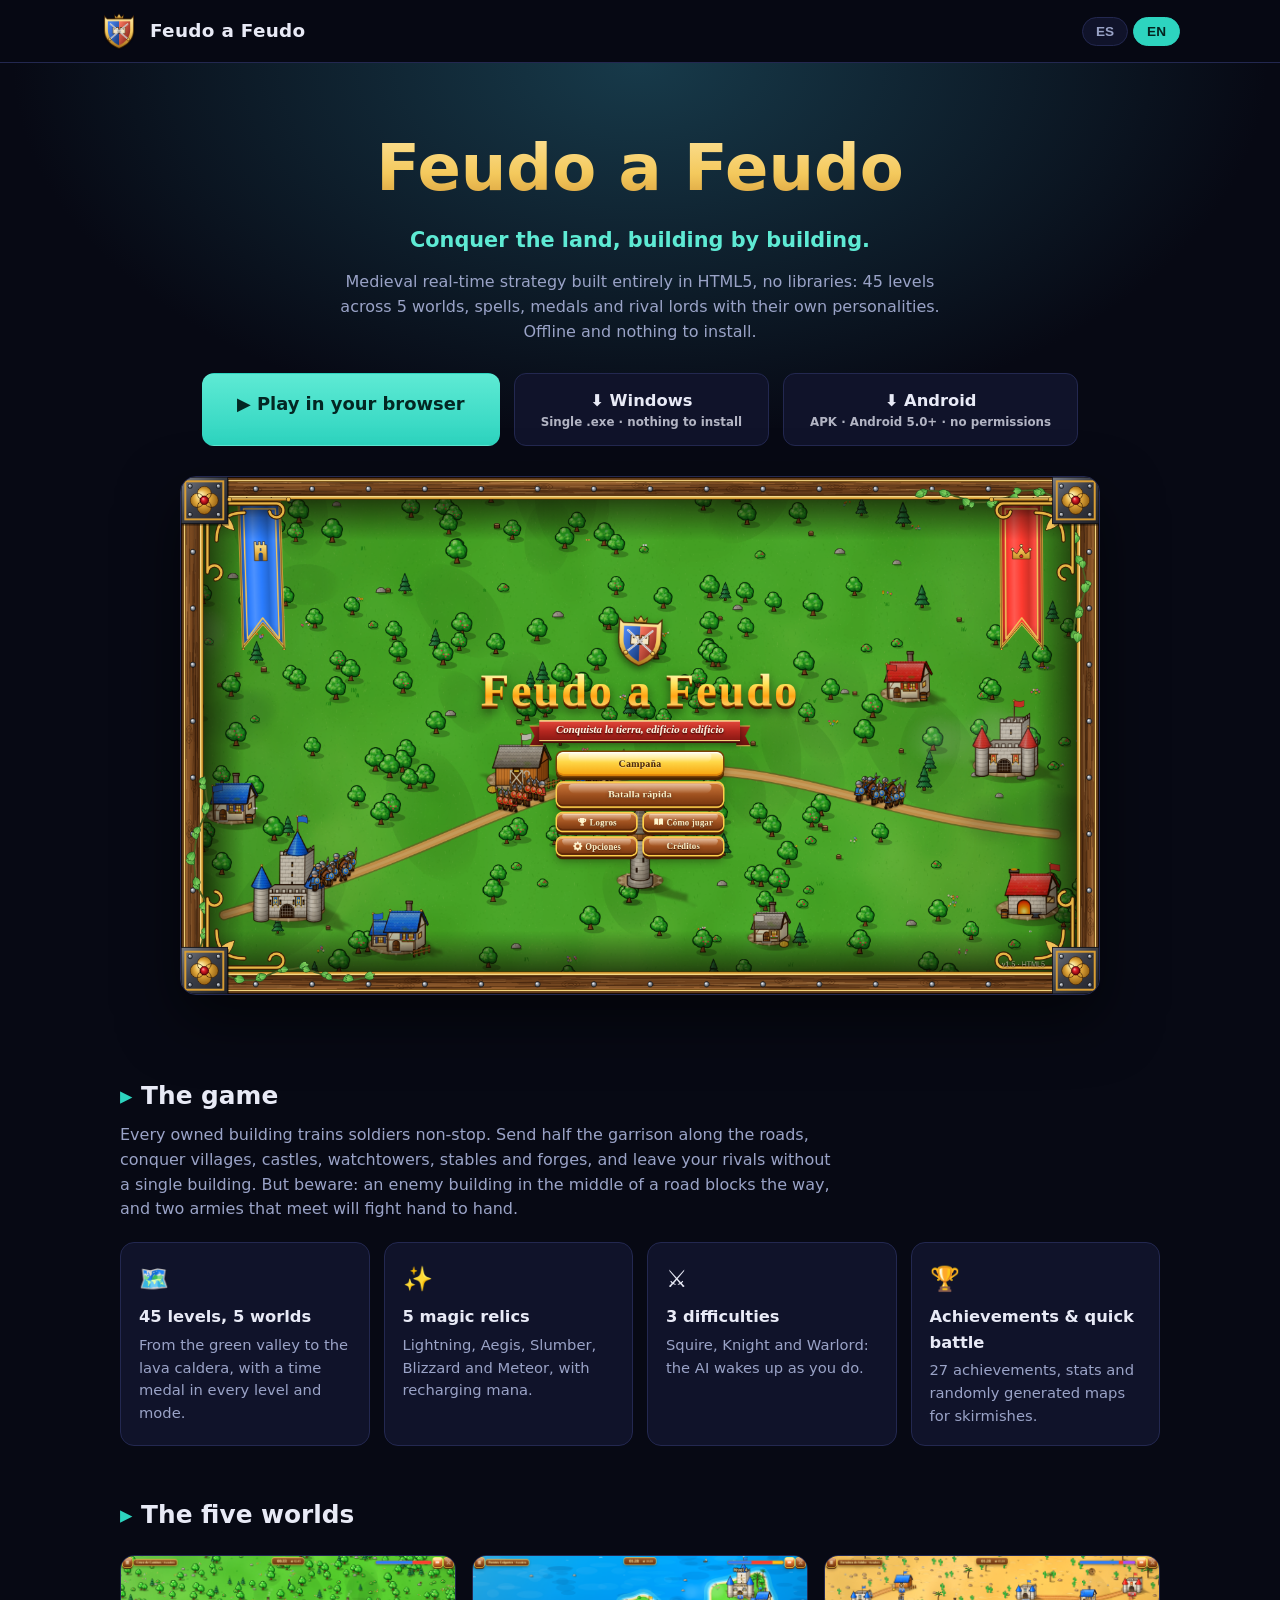
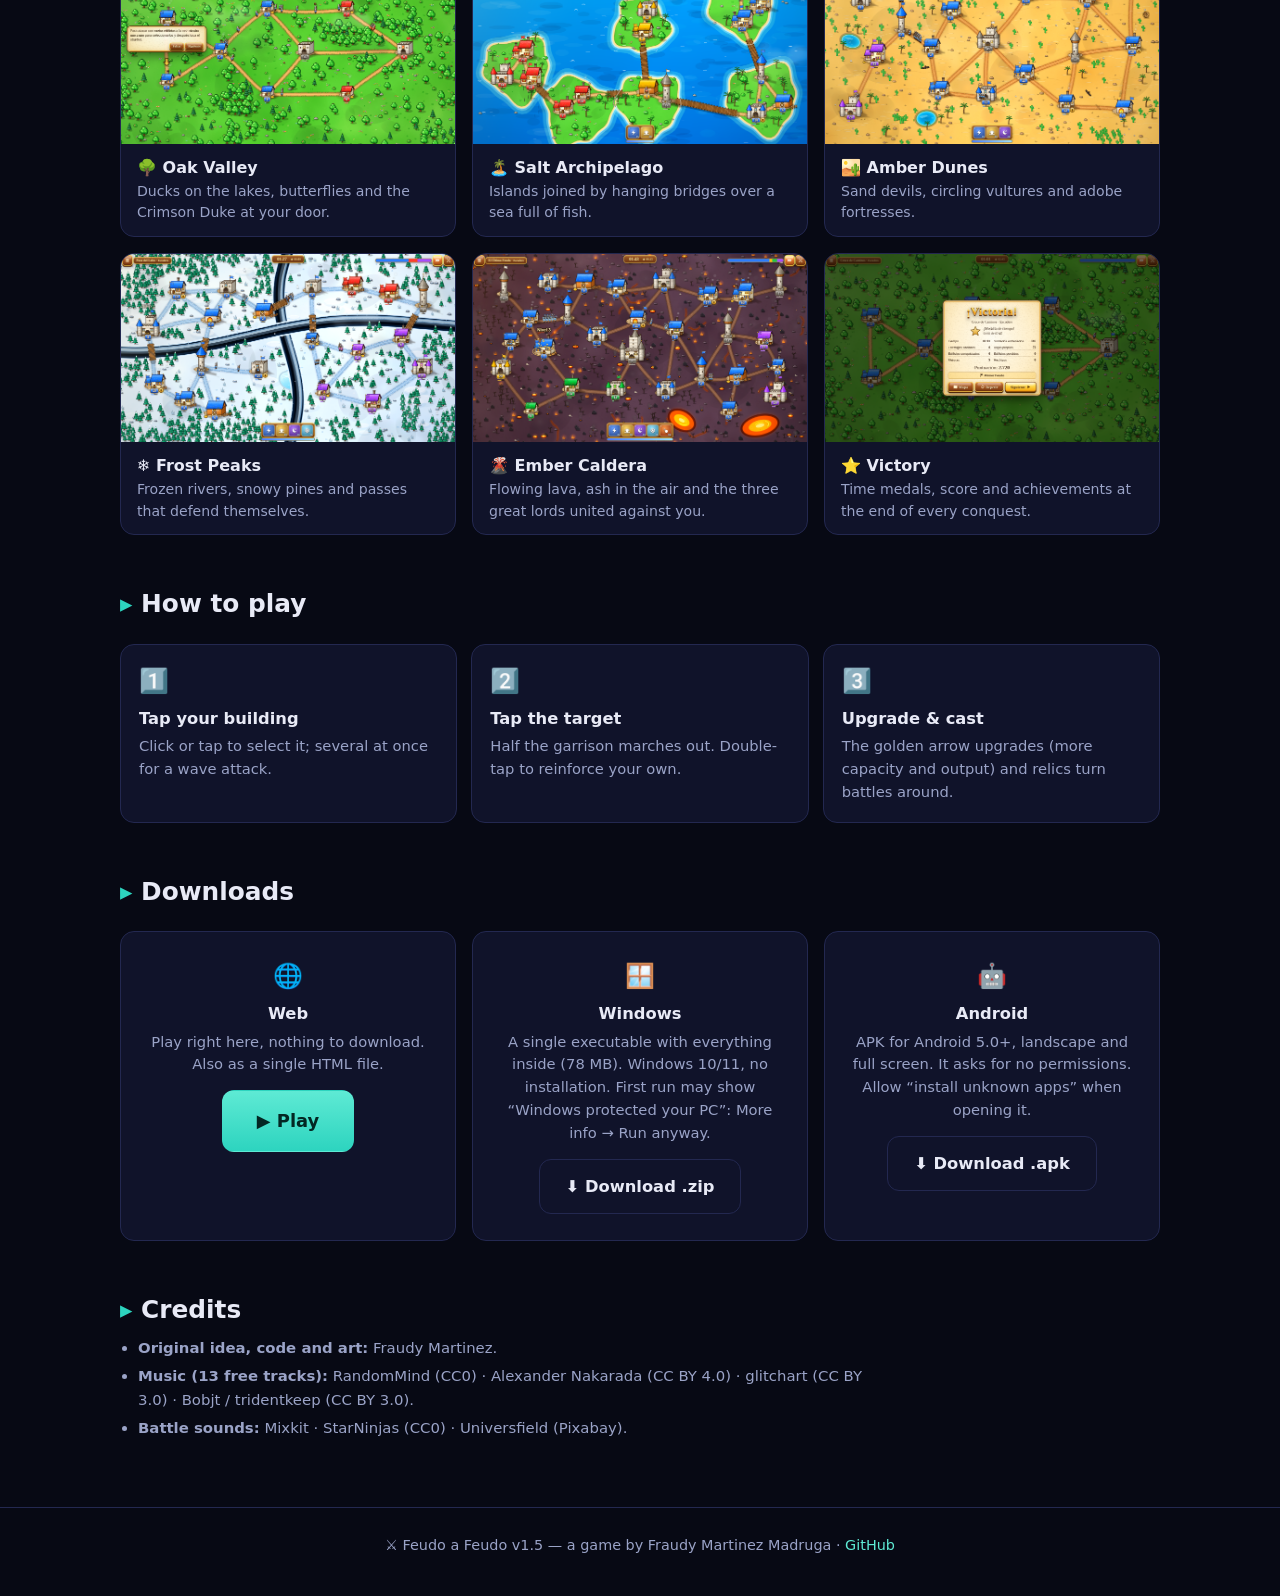
==== index.html @ 00c8e6f5 "Feudo a Feudo v1.5 — juego completo, página, capturas y fuentes" ====
<!DOCTYPE html>
<html lang="es">
<head>
<meta charset="UTF-8">
<meta name="viewport" content="width=device-width, initial-scale=1.0">
<title>Feudo a Feudo — Conquista la tierra, edificio a edificio</title>
<meta name="description" content="Juego de estrategia medieval en tiempo real hecho en HTML5. 45 niveles, 5 mundos. Juega en el navegador o descarga para Windows y Android.">
<link rel="icon" href="juego/img/icono-192.png">
<style>
  :root{
    --bg:#070914; --bg2:#0c0f22; --card:#10132a; --line:#232850;
    --teal:#2dd4bf; --teal2:#5eead4; --gold:#f4c95d; --txt:#e8eaf6; --mut:#9aa3c7;
  }
  *{margin:0;padding:0;box-sizing:border-box}
  body{background:var(--bg);color:var(--txt);font-family:'Segoe UI',system-ui,-apple-system,sans-serif;line-height:1.55}
  a{color:var(--teal2);text-decoration:none}
  .wrap{max-width:1080px;margin:0 auto;padding:0 20px}
  header{position:sticky;top:0;z-index:10;background:rgba(7,9,20,.88);backdrop-filter:blur(8px);border-bottom:1px solid var(--line)}
  .nav{display:flex;align-items:center;gap:12px;padding:12px 0}
  .nav img{width:38px;height:38px;border-radius:9px}
  .nav .t{font-weight:800;font-size:1.15rem;letter-spacing:.3px}
  .nav .sp{flex:1}
  .lang button{background:var(--card);color:var(--mut);border:1px solid var(--line);padding:6px 13px;border-radius:20px;cursor:pointer;font-weight:700;font-size:.85rem}
  .lang button.on{background:var(--teal);color:#04241f;border-color:var(--teal)}
  .hero{text-align:center;padding:56px 0 30px;background:radial-gradient(ellipse 70% 55% at 50% 0%,#173a4a 0%,var(--bg) 70%)}
  .hero h1{font-size:clamp(2.4rem,6vw,4rem);font-weight:900;background:linear-gradient(180deg,#ffe9a8,var(--gold) 55%,#c8892a);-webkit-background-clip:text;background-clip:text;color:transparent;text-shadow:0 2px 0 transparent}
  .hero .tag{color:var(--teal2);font-size:clamp(1rem,2.4vw,1.3rem);font-weight:600;margin-top:6px}
  .hero .sub{color:var(--mut);max-width:640px;margin:14px auto 0}
  .cta{display:flex;gap:14px;justify-content:center;flex-wrap:wrap;margin:28px 0 8px}
  .btn{display:inline-block;padding:14px 26px;border-radius:12px;font-weight:800;font-size:1.02rem;border:1px solid var(--line);background:var(--card);color:var(--txt);transition:.15s}
  .btn:hover{transform:translateY(-2px);border-color:var(--teal)}
  .btn.play{background:linear-gradient(180deg,var(--teal2),var(--teal));color:#032723;border-color:transparent;font-size:1.12rem;padding:16px 34px}
  .btn small{display:block;font-weight:600;font-size:.74rem;opacity:.75}
  .shot{margin:30px auto 0;max-width:920px}
  .shot img{width:100%;border-radius:16px;border:1px solid var(--line);box-shadow:0 24px 60px rgba(0,0,0,.55)}
  section{padding:44px 0 6px}
  h2{font-size:1.55rem;margin-bottom:8px}
  h2 .bar{color:var(--teal)}
  .lead{color:var(--mut);max-width:720px}
  .grid{display:grid;grid-template-columns:repeat(auto-fit,minmax(230px,1fr));gap:14px;margin-top:20px}
  .card{background:var(--card);border:1px solid var(--line);border-radius:14px;padding:18px}
  .card .ic{font-size:1.5rem}
  .card h3{margin:6px 0 4px;font-size:1.02rem}
  .card p{color:var(--mut);font-size:.92rem}
  .worlds{display:grid;grid-template-columns:repeat(auto-fit,minmax(300px,1fr));gap:16px;margin-top:20px}
  .world{background:var(--card);border:1px solid var(--line);border-radius:14px;overflow:hidden}
  .world img{width:100%;display:block;aspect-ratio:16/9;object-fit:cover}
  .world div{padding:12px 16px}
  .world h3{font-size:1rem}
  .world p{color:var(--mut);font-size:.88rem}
  .steps{display:grid;grid-template-columns:repeat(auto-fit,minmax(230px,1fr));gap:14px;margin-top:20px}
  .dl{display:grid;grid-template-columns:repeat(auto-fit,minmax(280px,1fr));gap:16px;margin-top:20px}
  .dl .card{text-align:center;padding:26px 20px}
  .dl .btn{margin-top:14px}
  footer{margin-top:56px;border-top:1px solid var(--line);padding:26px 0 40px;color:var(--mut);font-size:.9rem;text-align:center}
  .credits{color:var(--mut);font-size:.93rem;max-width:760px}
  .credits li{margin:5px 0 5px 18px}
</style>
</head>
<body>
<header>
  <div class="wrap nav">
    <img src="juego/img/icono-192.png" alt="Feudo a Feudo">
    <div class="t">Feudo a Feudo</div>
    <div class="sp"></div>
    <div class="lang">
      <button id="bES" class="on" onclick="setLang('es')">ES</button>
      <button id="bEN" onclick="setLang('en')">EN</button>
    </div>
  </div>
</header>

<div class="hero">
  <div class="wrap">
    <h1>Feudo a Feudo</h1>
    <div class="tag" data-es="Conquista la tierra, edificio a edificio." data-en="Conquer the land, building by building.">Conquista la tierra, edificio a edificio.</div>
    <p class="sub" data-es="Estrategia medieval en tiempo real hecha íntegramente en HTML5, sin librerías: 45 niveles en 5 mundos, hechizos, medallas y señores rivales con su propia personalidad. Sin conexión y sin instalar nada." data-en="Medieval real-time strategy built entirely in HTML5, no libraries: 45 levels across 5 worlds, spells, medals and rival lords with their own personalities. Offline and nothing to install.">Estrategia medieval en tiempo real hecha íntegramente en HTML5, sin librerías: 45 niveles en 5 mundos, hechizos, medallas y señores rivales con su propia personalidad. Sin conexión y sin instalar nada.</p>
    <div class="cta">
      <a class="btn play" href="juego/"><span data-es="▶ Jugar en el navegador" data-en="▶ Play in your browser">▶ Jugar en el navegador</span></a>
      <a class="btn" href="https://github.com/YottoMtnz/feudo-a-feudo/releases/download/v1.5-windows/FeudoAFeudo-Windows-v1.5.zip">⬇ Windows<small data-es="Un solo .exe · no instala nada" data-en="Single .exe · nothing to install">Un solo .exe · no instala nada</small></a>
      <a class="btn" href="https://github.com/YottoMtnz/feudo-a-feudo/releases/download/v1.5-android/FeudoAFeudo-v1.5.apk">⬇ Android<small data-es="APK · Android 5.0+ · sin permisos" data-en="APK · Android 5.0+ · no permissions">APK · Android 5.0+ · sin permisos</small></a>
    </div>
    <div class="shot"><img src="capturas/menu.png" alt="Feudo a Feudo — pantalla principal / main screen"></div>
  </div>
</div>

<section>
  <div class="wrap">
    <h2><span class="bar">▸</span> <span data-es="El juego" data-en="The game">El juego</span></h2>
    <p class="lead" data-es="Cada edificio con dueño entrena soldados sin parar. Envía la mitad de la guarnición por los caminos, conquista aldeas, castillos, atalayas, establos y herrerías, y deja a tus rivales sin un solo edificio. Pero cuidado: un edificio enemigo en medio del camino bloquea el paso, y dos ejércitos que se cruzan luchan cuerpo a cuerpo." data-en="Every owned building trains soldiers non-stop. Send half the garrison along the roads, conquer villages, castles, watchtowers, stables and forges, and leave your rivals without a single building. But beware: an enemy building in the middle of a road blocks the way, and two armies that meet will fight hand to hand.">Cada edificio con dueño entrena soldados sin parar. Envía la mitad de la guarnición por los caminos, conquista aldeas, castillos, atalayas, establos y herrerías, y deja a tus rivales sin un solo edificio. Pero cuidado: un edificio enemigo en medio del camino bloquea el paso, y dos ejércitos que se cruzan luchan cuerpo a cuerpo.</p>
    <div class="grid">
      <div class="card"><div class="ic">🗺️</div><h3 data-es="45 niveles, 5 mundos" data-en="45 levels, 5 worlds">45 niveles, 5 mundos</h3><p data-es="Del valle verde a la caldera de lava, con medalla de tiempo en cada nivel y modo." data-en="From the green valley to the lava caldera, with a time medal in every level and mode.">Del valle verde a la caldera de lava, con medalla de tiempo en cada nivel y modo.</p></div>
      <div class="card"><div class="ic">✨</div><h3 data-es="5 reliquias mágicas" data-en="5 magic relics">5 reliquias mágicas</h3><p data-es="Rayo, Égida, Sopor, Ventisca y Meteoro, con maná que se recarga." data-en="Lightning, Aegis, Slumber, Blizzard and Meteor, with recharging mana.">Rayo, Égida, Sopor, Ventisca y Meteoro, con maná que se recarga.</p></div>
      <div class="card"><div class="ic">⚔️</div><h3 data-es="3 dificultades" data-en="3 difficulties">3 dificultades</h3><p data-es="Escudero, Caballero y Señor de la Guerra: la IA se despierta contigo." data-en="Squire, Knight and Warlord: the AI wakes up as you do.">Escudero, Caballero y Señor de la Guerra: la IA se despierta contigo.</p></div>
      <div class="card"><div class="ic">🏆</div><h3 data-es="Logros y batalla rápida" data-en="Achievements & quick battle">Logros y batalla rápida</h3><p data-es="27 logros, estadísticas y mapas generados al azar para escaramuzas." data-en="27 achievements, stats and randomly generated maps for skirmishes.">27 logros, estadísticas y mapas generados al azar para escaramuzas.</p></div>
    </div>
  </div>
</section>

<section>
  <div class="wrap">
    <h2><span class="bar">▸</span> <span data-es="Los cinco mundos" data-en="The five worlds">Los cinco mundos</span></h2>
    <div class="worlds">
      <div class="world"><img src="capturas/valle.png" alt="Valle de Robledal"><div><h3 data-es="🌳 Valle de Robledal" data-en="🌳 Oak Valley">🌳 Valle de Robledal</h3><p data-es="Patos en los lagos, mariposas y el Duque Bermejo en tu puerta." data-en="Ducks on the lakes, butterflies and the Crimson Duke at your door.">Patos en los lagos, mariposas y el Duque Bermejo en tu puerta.</p></div></div>
      <div class="world"><img src="capturas/islas.png" alt="Archipiélago de Sal"><div><h3 data-es="🏝️ Archipiélago de Sal" data-en="🏝️ Salt Archipelago">🏝️ Archipiélago de Sal</h3><p data-es="Islas unidas por puentes colgantes sobre un mar lleno de peces." data-en="Islands joined by hanging bridges over a sea full of fish.">Islas unidas por puentes colgantes sobre un mar lleno de peces.</p></div></div>
      <div class="world"><img src="capturas/desierto.png" alt="Dunas de Ámbar"><div><h3 data-es="🏜️ Dunas de Ámbar" data-en="🏜️ Amber Dunes">🏜️ Dunas de Ámbar</h3><p data-es="Remolinos de arena, buitres en círculo y fortalezas de adobe." data-en="Sand devils, circling vultures and adobe fortresses.">Remolinos de arena, buitres en círculo y fortalezas de adobe.</p></div></div>
      <div class="world"><img src="capturas/hielo.png" alt="Cumbres de Escarcha"><div><h3 data-es="❄️ Cumbres de Escarcha" data-en="❄️ Frost Peaks">❄️ Cumbres de Escarcha</h3><p data-es="Ríos helados, pinos nevados y pasos que se defienden solos." data-en="Frozen rivers, snowy pines and passes that defend themselves.">Ríos helados, pinos nevados y pasos que se defienden solos.</p></div></div>
      <div class="world"><img src="capturas/volcan.png" alt="Caldera de Brasas"><div><h3 data-es="🌋 Caldera de Brasas" data-en="🌋 Ember Caldera">🌋 Caldera de Brasas</h3><p data-es="Lava que fluye, ceniza en el aire y los tres grandes señores unidos contra ti." data-en="Flowing lava, ash in the air and the three great lords united against you.">Lava que fluye, ceniza en el aire y los tres grandes señores unidos contra ti.</p></div></div>
      <div class="world"><img src="capturas/victoria.png" alt="Victoria"><div><h3 data-es="⭐ La victoria" data-en="⭐ Victory">⭐ La victoria</h3><p data-es="Medallas de tiempo, puntuación y logros al cerrar cada conquista." data-en="Time medals, score and achievements at the end of every conquest.">Medallas de tiempo, puntuación y logros al cerrar cada conquista.</p></div></div>
    </div>
  </div>
</section>

<section>
  <div class="wrap">
    <h2><span class="bar">▸</span> <span data-es="Cómo se juega" data-en="How to play">Cómo se juega</span></h2>
    <div class="steps">
      <div class="card"><div class="ic">1️⃣</div><h3 data-es="Toca tu edificio" data-en="Tap your building">Toca tu edificio</h3><p data-es="Clic o toque para seleccionarlo; varios a la vez si quieres atacar en oleada." data-en="Click or tap to select it; several at once for a wave attack.">Clic o toque para seleccionarlo; varios a la vez si quieres atacar en oleada.</p></div>
      <div class="card"><div class="ic">2️⃣</div><h3 data-es="Toca el objetivo" data-en="Tap the target">Toca el objetivo</h3><p data-es="Sale la mitad de la guarnición por el camino. Doble toque para reforzar uno tuyo." data-en="Half the garrison marches out. Double-tap to reinforce your own.">Sale la mitad de la guarnición por el camino. Doble toque para reforzar uno tuyo.</p></div>
      <div class="card"><div class="ic">3️⃣</div><h3 data-es="Mejora y hechiza" data-en="Upgrade & cast">Mejora y hechiza</h3><p data-es="La flecha dorada sube el nivel (más capacidad y producción) y las reliquias cambian batallas." data-en="The golden arrow upgrades (more capacity and output) and relics turn battles around.">La flecha dorada sube el nivel (más capacidad y producción) y las reliquias cambian batallas.</p></div>
    </div>
  </div>
</section>

<section>
  <div class="wrap">
    <h2><span class="bar">▸</span> <span data-es="Descargas" data-en="Downloads">Descargas</span></h2>
    <div class="dl">
      <div class="card"><div class="ic">🌐</div><h3 data-es="Web" data-en="Web">Web</h3><p data-es="Juega aquí mismo, sin descargar nada. También en un solo archivo HTML." data-en="Play right here, nothing to download. Also as a single HTML file.">Juega aquí mismo, sin descargar nada. También en un solo archivo HTML.</p><a class="btn play" href="juego/"><span data-es="▶ Jugar" data-en="▶ Play">▶ Jugar</span></a></div>
      <div class="card"><div class="ic">🪟</div><h3>Windows</h3><p data-es="Un solo ejecutable con todo dentro (78 MB). Windows 10/11, sin instalación. La primera vez puede salir «Windows protegió su PC»: Más información → Ejecutar de todas formas." data-en="A single executable with everything inside (78 MB). Windows 10/11, no installation. First run may show “Windows protected your PC”: More info → Run anyway.">Un solo ejecutable con todo dentro (78 MB). Windows 10/11, sin instalación. La primera vez puede salir «Windows protegió su PC»: Más información → Ejecutar de todas formas.</p><a class="btn" href="https://github.com/YottoMtnz/feudo-a-feudo/releases/download/v1.5-windows/FeudoAFeudo-Windows-v1.5.zip">⬇ <span data-es="Descargar .zip" data-en="Download .zip">Descargar .zip</span></a></div>
      <div class="card"><div class="ic">🤖</div><h3>Android</h3><p data-es="APK para Android 5.0 o posterior, en horizontal y a pantalla completa. No pide ningún permiso. Permite «instalar apps desconocidas» al abrirlo." data-en="APK for Android 5.0+, landscape and full screen. It asks for no permissions. Allow “install unknown apps” when opening it.">APK para Android 5.0 o posterior, en horizontal y a pantalla completa. No pide ningún permiso. Permite «instalar apps desconocidas» al abrirlo.</p><a class="btn" href="https://github.com/YottoMtnz/feudo-a-feudo/releases/download/v1.5-android/FeudoAFeudo-v1.5.apk">⬇ <span data-es="Descargar .apk" data-en="Download .apk">Descargar .apk</span></a></div>
    </div>
  </div>
</section>

<section>
  <div class="wrap">
    <h2><span class="bar">▸</span> <span data-es="Créditos" data-en="Credits">Créditos</span></h2>
    <ul class="credits">
      <li><b data-es="Idea original, código y gráficos:" data-en="Original idea, code and art:">Idea original, código y gráficos:</b> Fraudy Martinez.</li>
      <li><b data-es="Música (13 pistas libres):" data-en="Music (13 free tracks):">Música (13 pistas libres):</b> RandomMind (CC0) · Alexander Nakarada (CC BY 4.0) · glitchart (CC BY 3.0) · Bobjt / tridentkeep (CC BY 3.0).</li>
      <li><b data-es="Sonidos de batalla:" data-en="Battle sounds:">Sonidos de batalla:</b> Mixkit · StarNinjas (CC0) · Universfield (Pixabay).</li>
    </ul>
  </div>
</section>

<footer>
  <div class="wrap">
    <span data-es="⚔️ Feudo a Feudo v1.5 — un juego de Fraudy Martinez Madruga ·" data-en="⚔️ Feudo a Feudo v1.5 — a game by Fraudy Martinez Madruga ·">⚔️ Feudo a Feudo v1.5 — un juego de Fraudy Martinez Madruga ·</span>
    <a href="https://github.com/YottoMtnz/feudo-a-feudo">GitHub</a>
  </div>
</footer>

<script>
  function setLang(l){
    document.querySelectorAll('[data-es]').forEach(function(el){
      el.textContent = el.getAttribute('data-' + l);
    });
    document.getElementById('bES').classList.toggle('on', l === 'es');
    document.getElementById('bEN').classList.toggle('on', l === 'en');
    document.documentElement.lang = l;
    try{ localStorage.setItem('feudo-lang', l); }catch(e){}
  }
  (function(){
    var l = 'es';
    try{ l = localStorage.getItem('feudo-lang') || ((navigator.language || 'es').indexOf('en') === 0 ? 'en' : 'es'); }catch(e){}
    if(l === 'en') setLang('en');
  })();
</script>
</body>
</html>
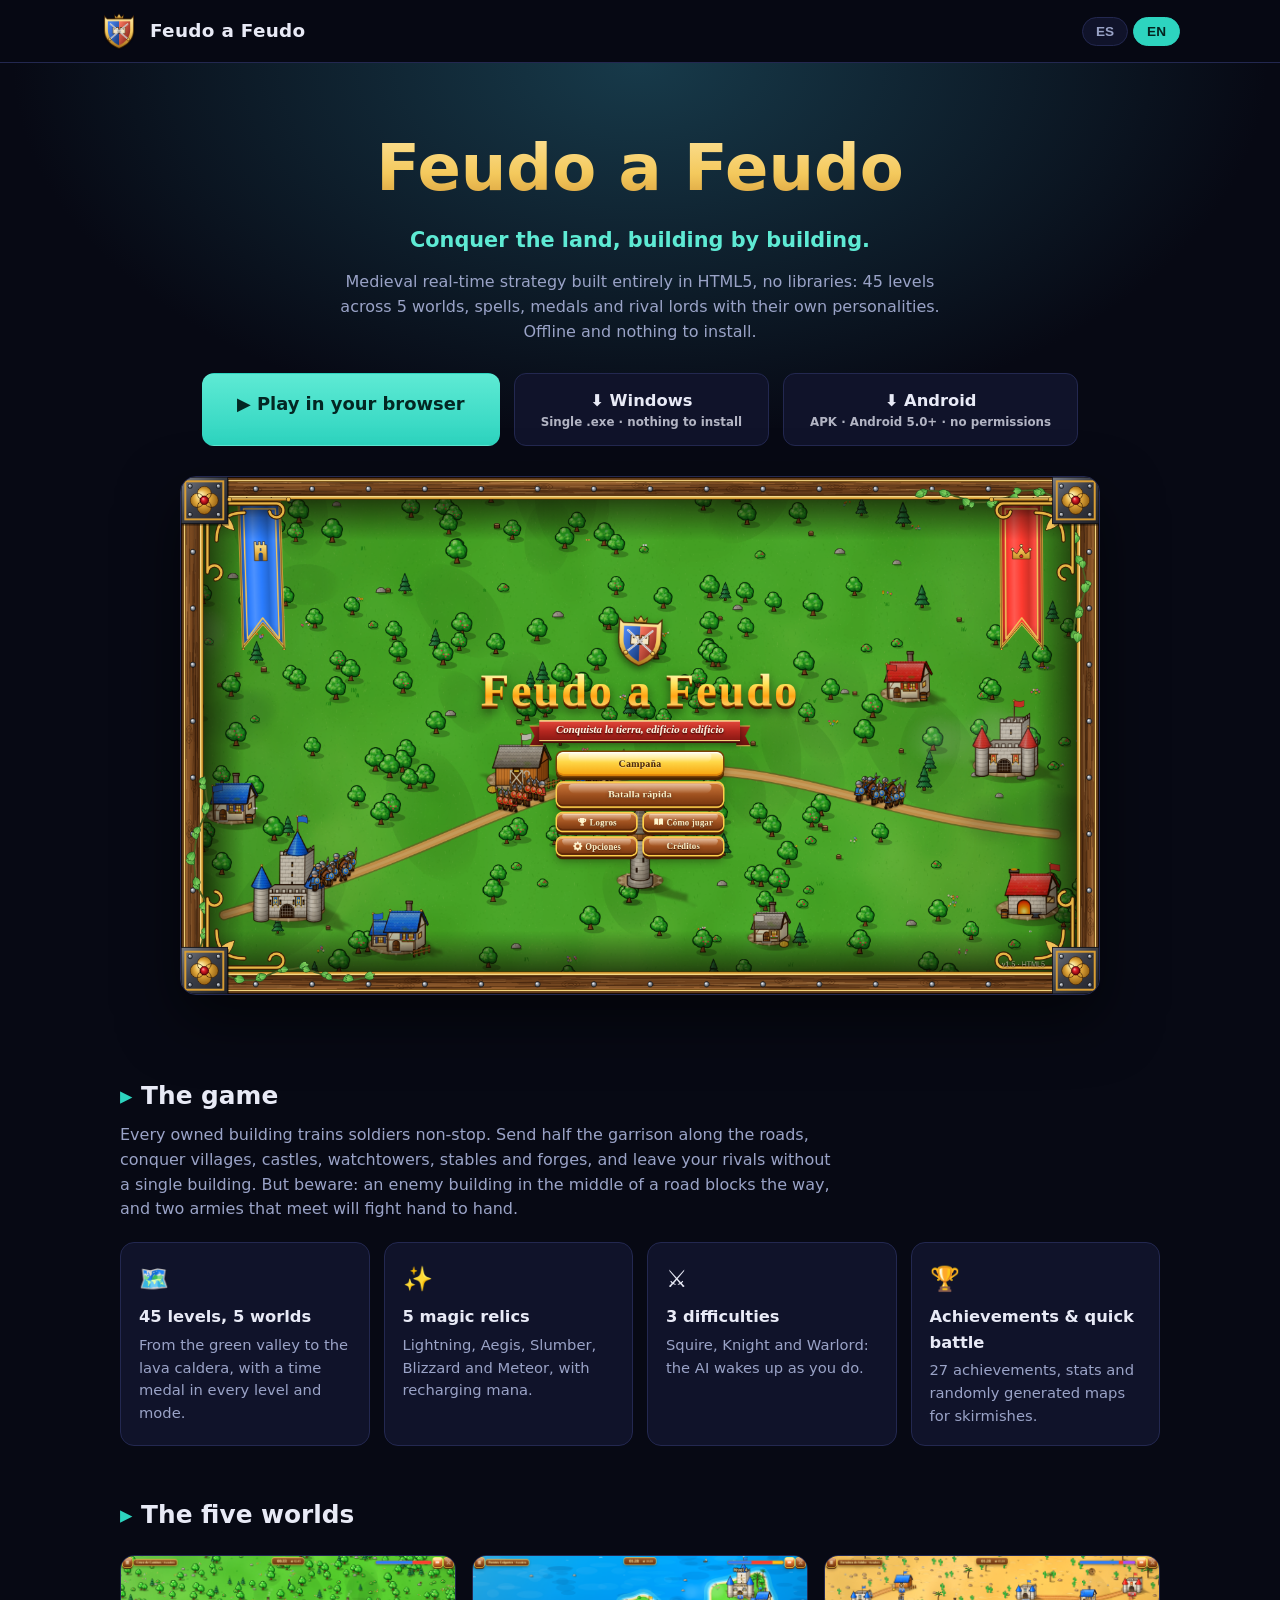
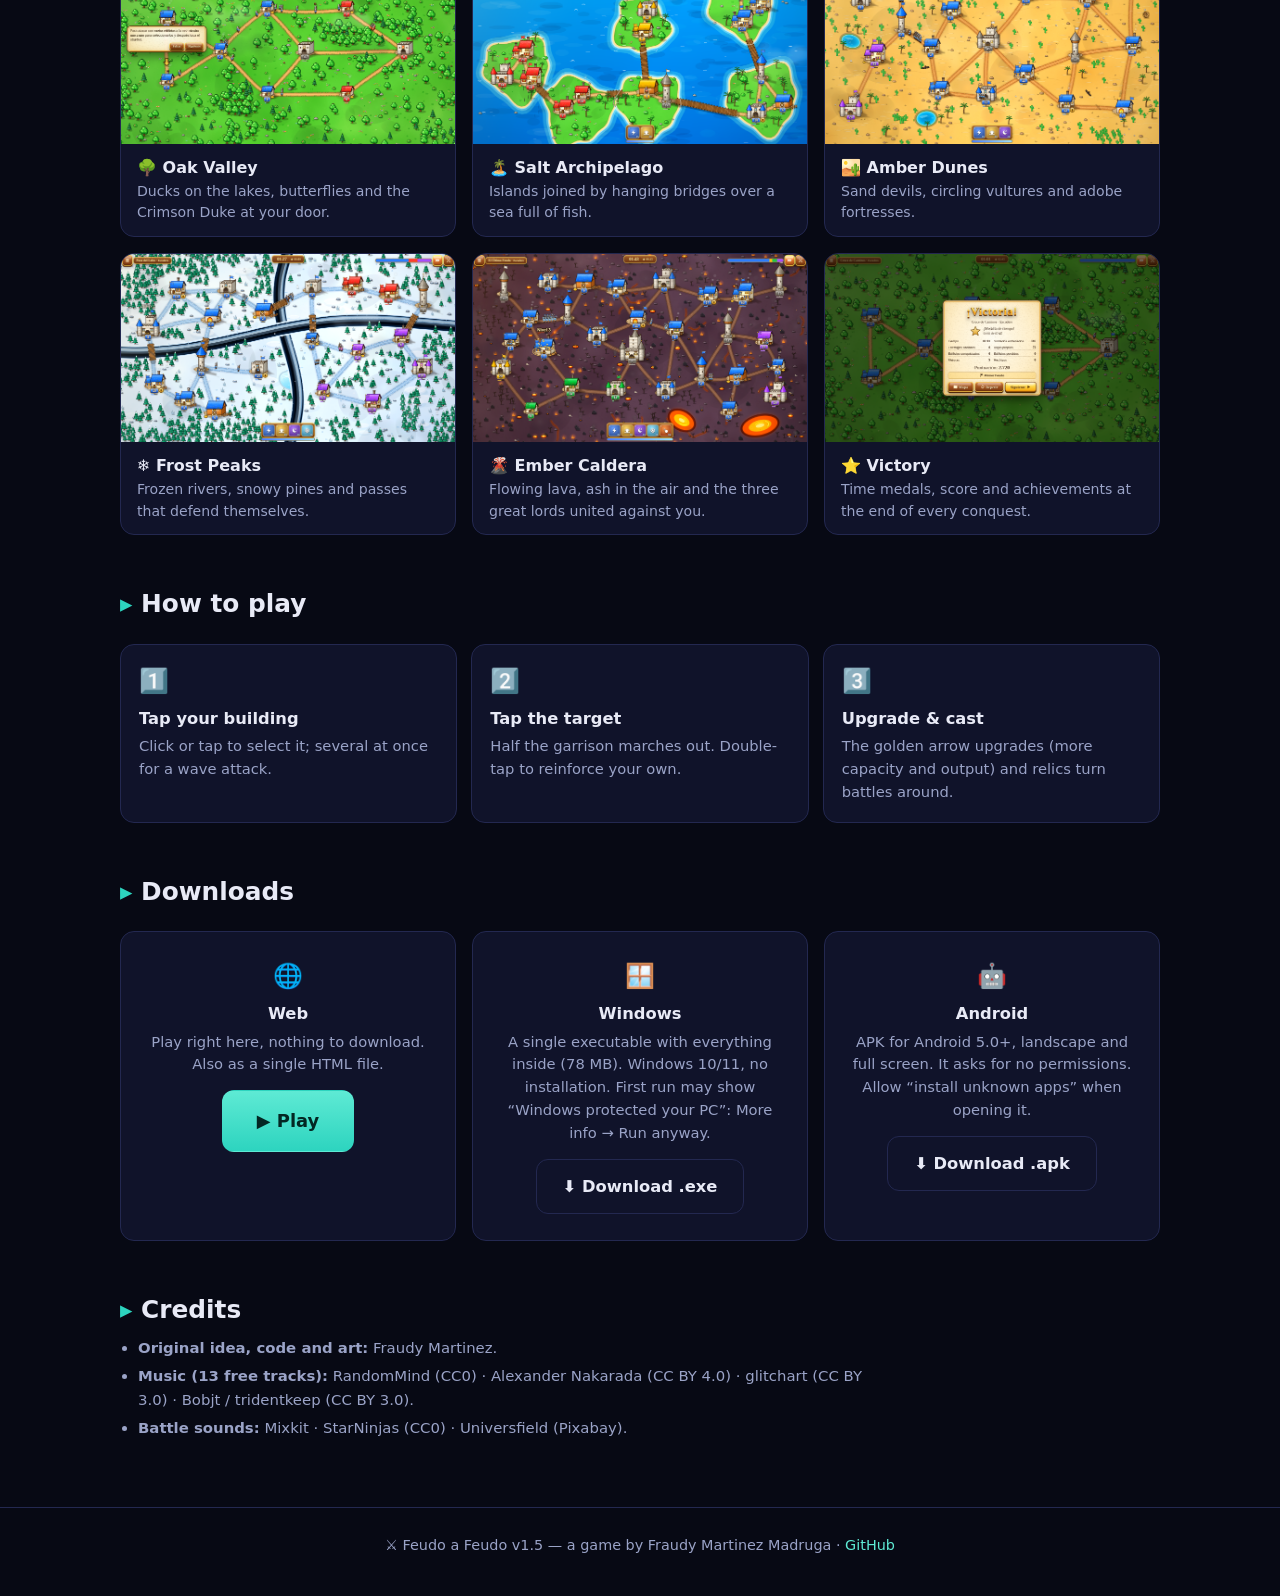
==== commit bd06bd54: "Descargas: enlaces a los archivos reales de las releases (exe y apk)" ====
--- a/index.html
+++ b/index.html
@@ -77,8 +77,8 @@
     <p class="sub" data-es="Estrategia medieval en tiempo real hecha íntegramente en HTML5, sin librerías: 45 niveles en 5 mundos, hechizos, medallas y señores rivales con su propia personalidad. Sin conexión y sin instalar nada." data-en="Medieval real-time strategy built entirely in HTML5, no libraries: 45 levels across 5 worlds, spells, medals and rival lords with their own personalities. Offline and nothing to install.">Estrategia medieval en tiempo real hecha íntegramente en HTML5, sin librerías: 45 niveles en 5 mundos, hechizos, medallas y señores rivales con su propia personalidad. Sin conexión y sin instalar nada.</p>
     <div class="cta">
       <a class="btn play" href="juego/"><span data-es="▶ Jugar en el navegador" data-en="▶ Play in your browser">▶ Jugar en el navegador</span></a>
-      <a class="btn" href="https://github.com/YottoMtnz/feudo-a-feudo/releases/download/v1.5-windows/FeudoAFeudo-Windows-v1.5.zip">⬇ Windows<small data-es="Un solo .exe · no instala nada" data-en="Single .exe · nothing to install">Un solo .exe · no instala nada</small></a>
-      <a class="btn" href="https://github.com/YottoMtnz/feudo-a-feudo/releases/download/v1.5-android/FeudoAFeudo-v1.5.apk">⬇ Android<small data-es="APK · Android 5.0+ · sin permisos" data-en="APK · Android 5.0+ · no permissions">APK · Android 5.0+ · sin permisos</small></a>
+      <a class="btn" href="https://github.com/YottoMtnz/feudo-a-feudo/releases/download/v1.5-windows/Feudo.a.Feudo.exe">⬇ Windows<small data-es="Un solo .exe · no instala nada" data-en="Single .exe · nothing to install">Un solo .exe · no instala nada</small></a>
+      <a class="btn" href="https://github.com/YottoMtnz/feudo-a-feudo/releases/download/v1.5-android/FeudoAFeudo.apk">⬇ Android<small data-es="APK · Android 5.0+ · sin permisos" data-en="APK · Android 5.0+ · no permissions">APK · Android 5.0+ · sin permisos</small></a>
     </div>
     <div class="shot"><img src="capturas/menu.png" alt="Feudo a Feudo — pantalla principal / main screen"></div>
   </div>
@@ -127,8 +127,8 @@
     <h2><span class="bar">▸</span> <span data-es="Descargas" data-en="Downloads">Descargas</span></h2>
     <div class="dl">
       <div class="card"><div class="ic">🌐</div><h3 data-es="Web" data-en="Web">Web</h3><p data-es="Juega aquí mismo, sin descargar nada. También en un solo archivo HTML." data-en="Play right here, nothing to download. Also as a single HTML file.">Juega aquí mismo, sin descargar nada. También en un solo archivo HTML.</p><a class="btn play" href="juego/"><span data-es="▶ Jugar" data-en="▶ Play">▶ Jugar</span></a></div>
-      <div class="card"><div class="ic">🪟</div><h3>Windows</h3><p data-es="Un solo ejecutable con todo dentro (78 MB). Windows 10/11, sin instalación. La primera vez puede salir «Windows protegió su PC»: Más información → Ejecutar de todas formas." data-en="A single executable with everything inside (78 MB). Windows 10/11, no installation. First run may show “Windows protected your PC”: More info → Run anyway.">Un solo ejecutable con todo dentro (78 MB). Windows 10/11, sin instalación. La primera vez puede salir «Windows protegió su PC»: Más información → Ejecutar de todas formas.</p><a class="btn" href="https://github.com/YottoMtnz/feudo-a-feudo/releases/download/v1.5-windows/FeudoAFeudo-Windows-v1.5.zip">⬇ <span data-es="Descargar .zip" data-en="Download .zip">Descargar .zip</span></a></div>
-      <div class="card"><div class="ic">🤖</div><h3>Android</h3><p data-es="APK para Android 5.0 o posterior, en horizontal y a pantalla completa. No pide ningún permiso. Permite «instalar apps desconocidas» al abrirlo." data-en="APK for Android 5.0+, landscape and full screen. It asks for no permissions. Allow “install unknown apps” when opening it.">APK para Android 5.0 o posterior, en horizontal y a pantalla completa. No pide ningún permiso. Permite «instalar apps desconocidas» al abrirlo.</p><a class="btn" href="https://github.com/YottoMtnz/feudo-a-feudo/releases/download/v1.5-android/FeudoAFeudo-v1.5.apk">⬇ <span data-es="Descargar .apk" data-en="Download .apk">Descargar .apk</span></a></div>
+      <div class="card"><div class="ic">🪟</div><h3>Windows</h3><p data-es="Un solo ejecutable con todo dentro (78 MB). Windows 10/11, sin instalación. La primera vez puede salir «Windows protegió su PC»: Más información → Ejecutar de todas formas." data-en="A single executable with everything inside (78 MB). Windows 10/11, no installation. First run may show “Windows protected your PC”: More info → Run anyway.">Un solo ejecutable con todo dentro (78 MB). Windows 10/11, sin instalación. La primera vez puede salir «Windows protegió su PC»: Más información → Ejecutar de todas formas.</p><a class="btn" href="https://github.com/YottoMtnz/feudo-a-feudo/releases/download/v1.5-windows/Feudo.a.Feudo.exe">⬇ <span data-es="Descargar .exe" data-en="Download .exe">Descargar .exe</span></a></div>
+      <div class="card"><div class="ic">🤖</div><h3>Android</h3><p data-es="APK para Android 5.0 o posterior, en horizontal y a pantalla completa. No pide ningún permiso. Permite «instalar apps desconocidas» al abrirlo." data-en="APK for Android 5.0+, landscape and full screen. It asks for no permissions. Allow “install unknown apps” when opening it.">APK para Android 5.0 o posterior, en horizontal y a pantalla completa. No pide ningún permiso. Permite «instalar apps desconocidas» al abrirlo.</p><a class="btn" href="https://github.com/YottoMtnz/feudo-a-feudo/releases/download/v1.5-android/FeudoAFeudo.apk">⬇ <span data-es="Descargar .apk" data-en="Download .apk">Descargar .apk</span></a></div>
     </div>
   </div>
 </section>
